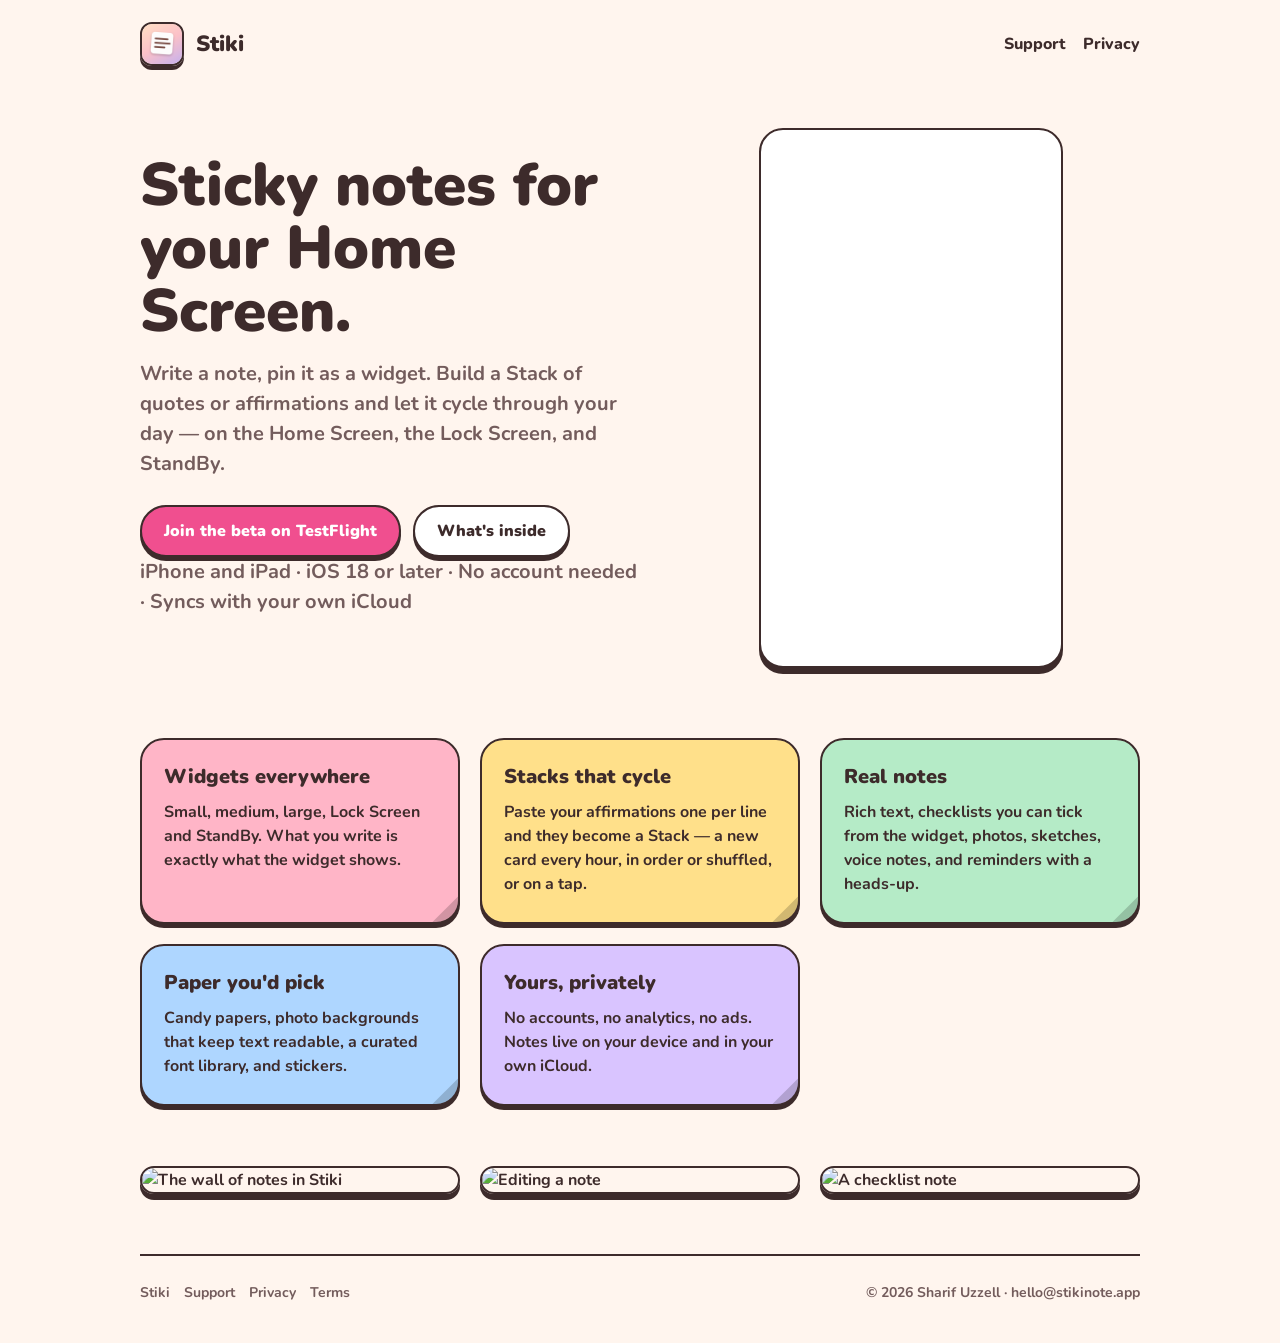
==== index.html @ 51c55a1c "Landing page, privacy, terms and support for stikinote.app" ====
<!doctype html>
<html lang="en">
<head>
<meta charset="utf-8">
<meta name="viewport" content="width=device-width, initial-scale=1">
<title>Stiki: Sticky Notes & Widgets</title>
<meta name="description" content="Sticky notes for your Home Screen. Write a note, pin it as a widget — and let Stacks cycle your quotes and affirmations through the day.">
<link rel="icon" href="/icon.png">
<link rel="apple-touch-icon" href="/icon.png">
<meta property="og:title" content="Stiki: Sticky Notes & Widgets">
<meta property="og:description" content="Sticky notes for your Home Screen. Write a note, pin it as a widget — and let Stacks cycle your quotes and affirmations through the day.">
<meta property="og:image" content="https://stikinote.app/og.png">
<link rel="preconnect" href="https://fonts.googleapis.com">
<link href="https://fonts.googleapis.com/css2?family=Nunito:wght@600;700;800;900&display=swap" rel="stylesheet">
<link rel="stylesheet" href="/style.css">
</head>
<body>
<div class="wrap">
<header>
  <a class="brand" href="/"><img src="/icon.png" alt="" width="44" height="44">Stiki</a>
  <nav><a href="/support">Support</a><a href="/privacy">Privacy</a></nav>
</header>
<section class="hero">
  <div>
    <h1>Sticky notes for your Home Screen.</h1>
    <p>Write a note, pin it as a widget. Build a Stack of quotes or affirmations and let it cycle through your day — on the Home Screen, the Lock Screen, and StandBy.</p>
    <div class="cta">
      <a class="chip accent" href="#testflight" id="cta">Join the beta on TestFlight</a>
      <a class="chip" href="#features">What's inside</a>
    </div>
    <p class="fine">iPhone and iPad · iOS 18 or later · No account needed · Syncs with your own iCloud</p>
  </div>
  <div class="video">
    <video autoplay muted playsinline loop poster="/shots/poster.png" aria-label="Stiki demo: a note becomes a Home Screen widget">
      <source src="/brag.mp4" type="video/mp4">
    </video>
  </div>
</section>

<section class="features" id="features">
  <div class="card pink"><h3>Widgets everywhere</h3><p>Small, medium, large, Lock Screen and StandBy. What you write is exactly what the widget shows.</p></div>
  <div class="card butter"><h3>Stacks that cycle</h3><p>Paste your affirmations one per line and they become a Stack — a new card every hour, in order or shuffled, or on a tap.</p></div>
  <div class="card sage"><h3>Real notes</h3><p>Rich text, checklists you can tick from the widget, photos, sketches, voice notes, and reminders with a heads-up.</p></div>
  <div class="card ocean"><h3>Paper you'd pick</h3><p>Candy papers, photo backgrounds that keep text readable, a curated font library, and stickers.</p></div>
  <div class="card lilac"><h3>Yours, privately</h3><p>No accounts, no analytics, no ads. Notes live on your device and in your own iCloud.</p></div>
</section>

<section class="shots">
  <img src="/shots/01-grid.png" alt="The wall of notes in Stiki" loading="lazy">
  <img src="/shots/05-editor.png" alt="Editing a note" loading="lazy">
  <img src="/shots/07-checklist.png" alt="A checklist note" loading="lazy">
</section>
<footer>
  <div><a href="/">Stiki</a><a href="/support">Support</a><a href="/privacy">Privacy</a><a href="/terms">Terms</a></div>
  <div>© 2026 Sharif Uzzell · hello@stikinote.app</div>
</footer>
</div>
</body>
</html>
---- style.css ----
/* Stiki — chunky paper on the web. Same ink, same candy, same drop. */
:root {
  --ink: #3d2b2b; --ground: #fff5ee; --chip: #ffffff; --accent: #f04f8f;
  --pink: #ffb5c7; --butter: #ffe08a; --sage: #b5ebc7; --ocean: #aed6ff; --lilac: #d9c4ff;
  --muted: #735c5c; --outline: 2.5px; --radius: 24px; --drop: 4px;
}
@media (prefers-color-scheme: dark) {
  :root { --ink: #f2e3db; --ground: #1c1417; --chip: #2a2022; --muted: #cbb9b3; }
}
* { box-sizing: border-box; }
html { scroll-behavior: smooth; }
body { margin: 0; background: var(--ground); color: var(--ink);
  font-family: "Nunito", -apple-system, system-ui, sans-serif; font-weight: 700; line-height: 1.5; }
a { color: inherit; }
.wrap { max-width: 1040px; margin: 0 auto; padding: 0 20px; }
header { display: flex; align-items: center; justify-content: space-between; padding: 22px 0; }
.brand { display: flex; align-items: center; gap: 12px; text-decoration: none; font-weight: 900; font-size: 22px; }
.brand img { width: 44px; height: 44px; border-radius: 12px; border: var(--outline) solid var(--ink); box-shadow: 0 var(--drop) 0 var(--ink); }
nav a { margin-left: 18px; text-decoration: none; font-weight: 800; }
.chip { display: inline-block; background: var(--chip); border: var(--outline) solid var(--ink); border-radius: 999px;
  box-shadow: 0 var(--drop) 0 var(--ink); padding: 12px 22px; font-weight: 900; text-decoration: none; transition: transform .12s; }
.chip:active { transform: translateY(3px); box-shadow: 0 1px 0 var(--ink); }
.chip.accent { background: var(--accent); color: #fff; }
.hero { display: grid; grid-template-columns: 1.1fr 1fr; gap: 40px; align-items: center; padding: 40px 0 60px; }
.hero h1 { font-size: clamp(38px, 6vw, 60px); line-height: 1.05; font-weight: 900; margin: 0 0 16px; }
.hero p { font-size: 20px; color: var(--muted); margin: 0 0 26px; }
.cta { display: flex; gap: 12px; flex-wrap: wrap; align-items: center; }
.fine { font-size: 14px; color: var(--muted); margin-top: 14px; }
.video { border: var(--outline) solid var(--ink); border-radius: var(--radius); box-shadow: 0 6px 0 var(--ink);
  overflow: hidden; background: var(--chip); aspect-ratio: 9 / 16; max-height: 640px; margin: 0 auto; }
.video video, .video img { width: 100%; height: 100%; object-fit: cover; display: block; }
.features { display: grid; grid-template-columns: repeat(auto-fit, minmax(240px, 1fr)); gap: 20px; padding: 10px 0 60px; }
.card { position: relative; border: var(--outline) solid var(--ink); border-radius: var(--radius); box-shadow: 0 var(--drop) 0 var(--ink);
  padding: 22px 22px 26px; color: #3d2b2b; overflow: hidden; }
.card::after { content: ""; position: absolute; right: -2px; bottom: -2px; width: 30px; height: 30px;
  background: rgba(0,0,0,.18); clip-path: polygon(100% 0, 0 100%, 100% 100%); }
.card h3 { margin: 0 0 8px; font-size: 20px; font-weight: 900; }
.card p { margin: 0; font-weight: 700; }
.pink { background: var(--pink); } .butter { background: var(--butter); } .sage { background: var(--sage); }
.ocean { background: var(--ocean); } .lilac { background: var(--lilac); }
.shots { display: grid; grid-template-columns: repeat(auto-fit, minmax(220px, 1fr)); gap: 20px; padding: 0 0 60px; }
.shots img { width: 100%; border: var(--outline) solid var(--ink); border-radius: 28px; box-shadow: 0 6px 0 var(--ink); display: block; }
.prose { max-width: 720px; padding: 10px 0 60px; }
.prose h1 { font-size: 40px; font-weight: 900; margin: 10px 0 6px; }
.prose h2 { font-size: 22px; font-weight: 900; margin: 32px 0 8px; }
.prose p, .prose li { color: var(--ink); font-weight: 600; }
.prose .date { color: var(--muted); font-size: 14px; }
footer { border-top: var(--outline) solid var(--ink); padding: 26px 0 40px; font-size: 14px; color: var(--muted);
  display: flex; gap: 18px; flex-wrap: wrap; justify-content: space-between; }
footer a { text-decoration: none; margin-right: 14px; }
@media (max-width: 760px) { .hero { grid-template-columns: 1fr; } .video { max-height: 520px; } nav a { margin-left: 12px; } }
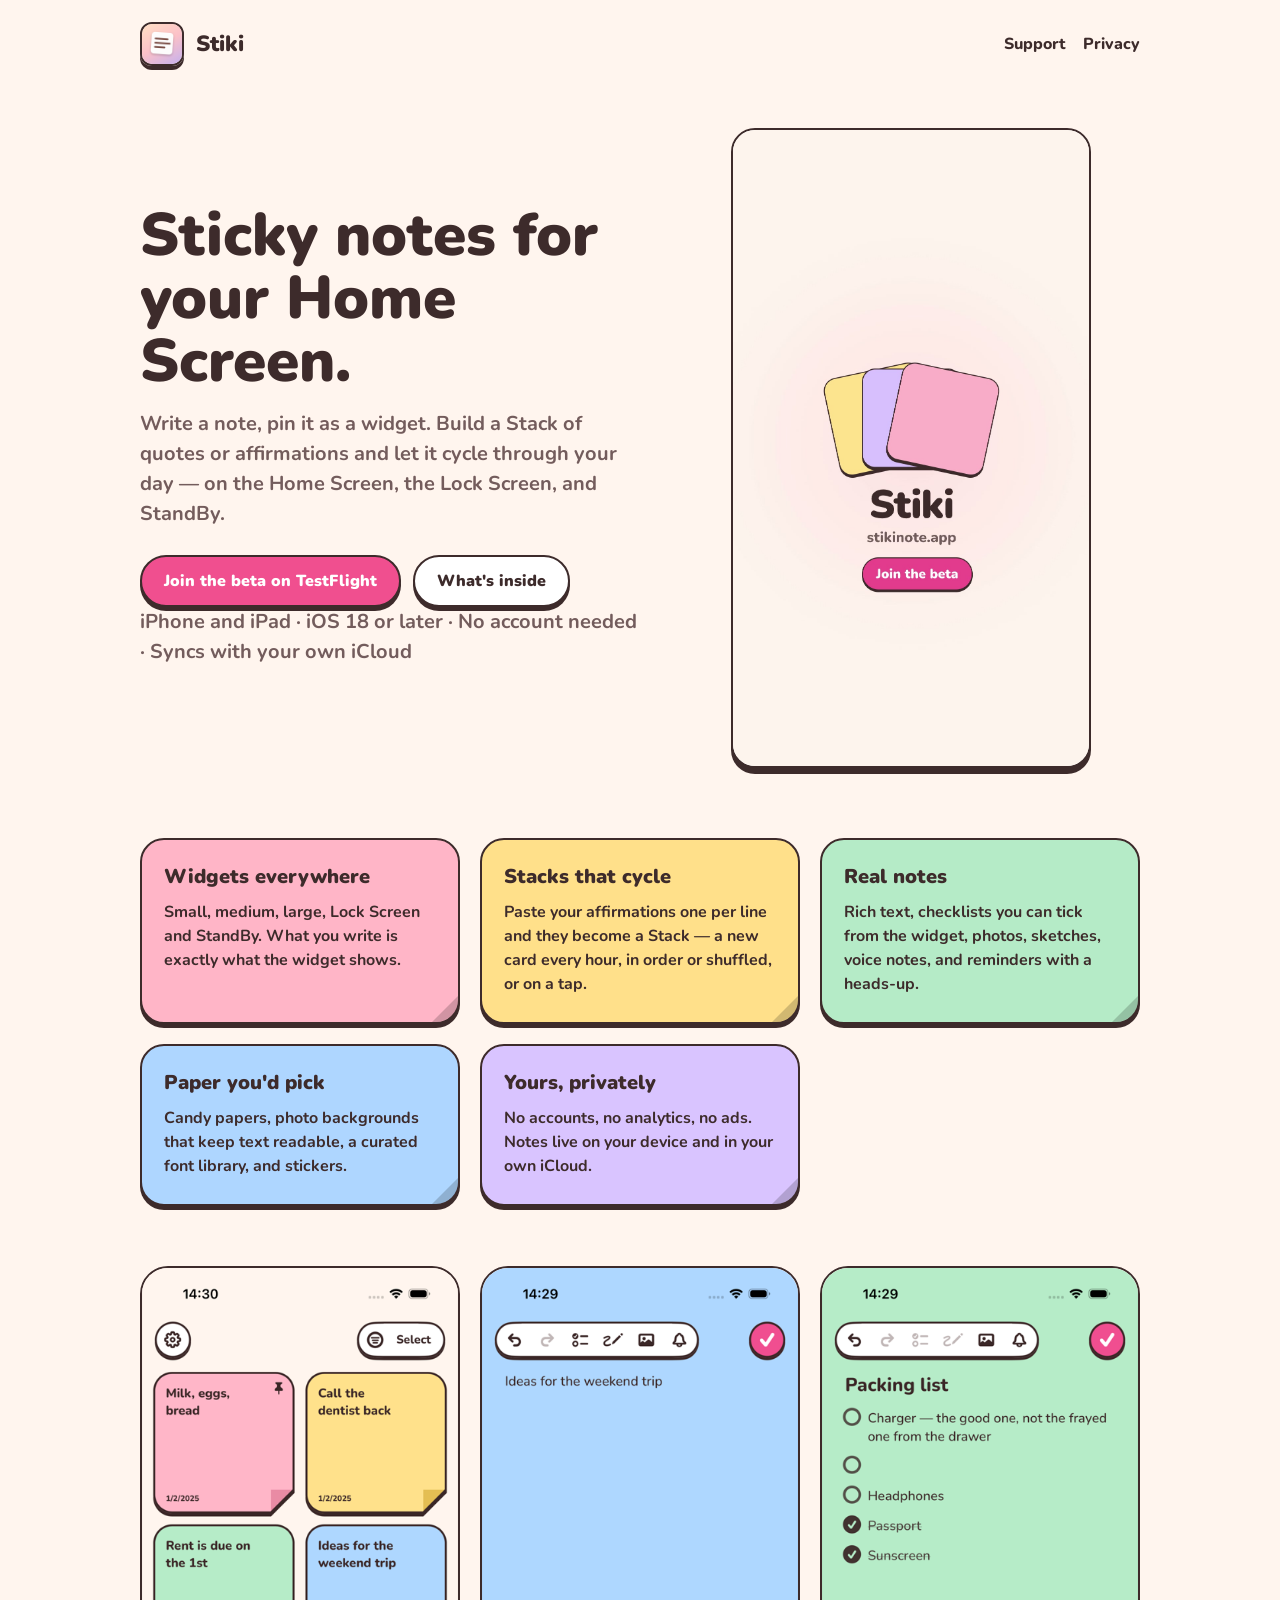
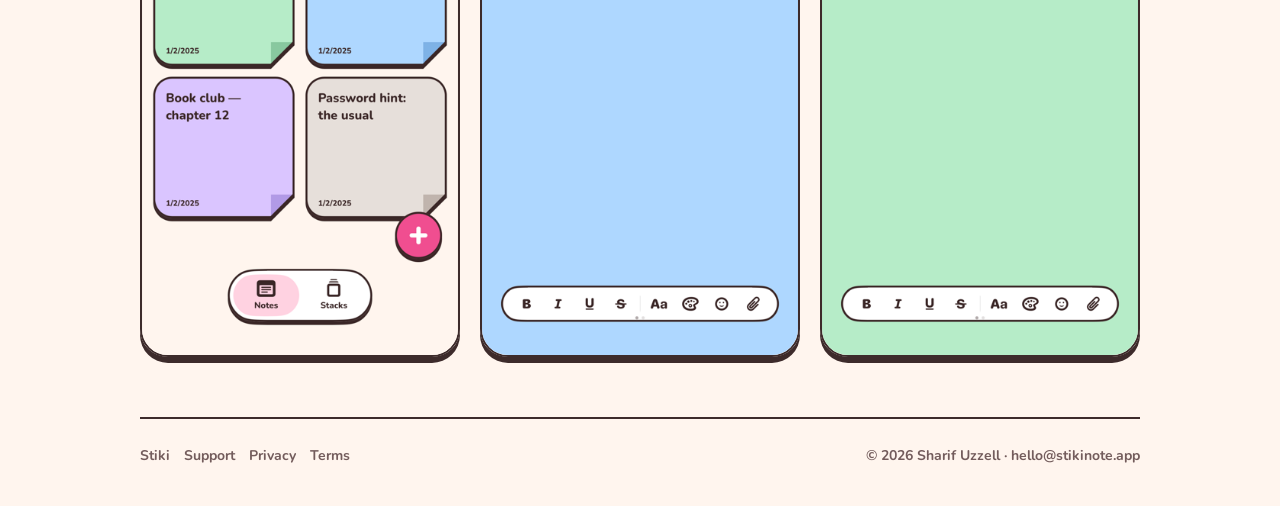
==== commit 45d25be7: "Hero video and clean screenshots" ====
--- a/index.html
+++ b/index.html
@@ -31,7 +31,7 @@
     <p class="fine">iPhone and iPad · iOS 18 or later · No account needed · Syncs with your own iCloud</p>
   </div>
   <div class="video">
-    <video autoplay muted playsinline loop poster="/shots/poster.png" aria-label="Stiki demo: a note becomes a Home Screen widget">
+    <video autoplay muted playsinline loop poster="/shots/poster.jpg" aria-label="Stiki demo: a note becomes a Home Screen widget">
       <source src="/brag.mp4" type="video/mp4">
     </video>
   </div>
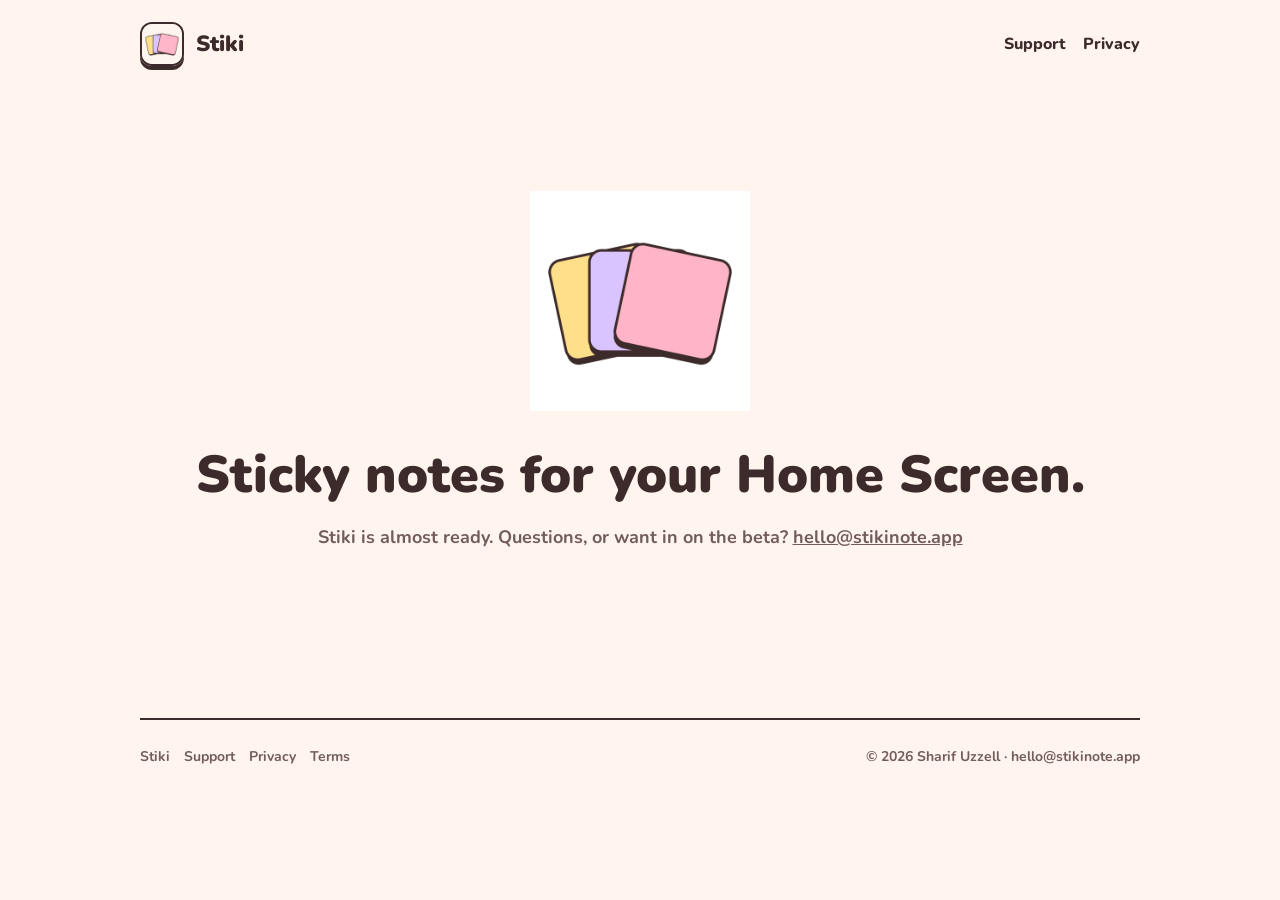
==== commit b3c7455d: "Holding page until launch; preview page for review; the paper-fan logo; hero spacing and an uncroppe" ====
--- a/index.html
+++ b/index.html
@@ -3,7 +3,7 @@
 <head>
 <meta charset="utf-8">
 <meta name="viewport" content="width=device-width, initial-scale=1">
-<title>Stiki: Sticky Notes & Widgets</title>
+<title>Stiki — coming soon</title>
 <meta name="description" content="Sticky notes for your Home Screen. Write a note, pin it as a widget — and let Stacks cycle your quotes and affirmations through the day.">
 <link rel="icon" href="/icon.png">
 <link rel="apple-touch-icon" href="/icon.png">
@@ -20,35 +20,12 @@
   <a class="brand" href="/"><img src="/icon.png" alt="" width="44" height="44">Stiki</a>
   <nav><a href="/support">Support</a><a href="/privacy">Privacy</a></nav>
 </header>
-<section class="hero">
+<section class="holding">
   <div>
+    <img src="/logo.png" alt="Three Stiki sticky notes fanned out">
     <h1>Sticky notes for your Home Screen.</h1>
-    <p>Write a note, pin it as a widget. Build a Stack of quotes or affirmations and let it cycle through your day — on the Home Screen, the Lock Screen, and StandBy.</p>
-    <div class="cta">
-      <a class="chip accent" href="#testflight" id="cta">Join the beta on TestFlight</a>
-      <a class="chip" href="#features">What's inside</a>
-    </div>
-    <p class="fine">iPhone and iPad · iOS 18 or later · No account needed · Syncs with your own iCloud</p>
+    <p>Stiki is almost ready. Questions, or want in on the beta? <a href="mailto:hello@stikinote.app">hello@stikinote.app</a></p>
   </div>
-  <div class="video">
-    <video autoplay muted playsinline loop poster="/shots/poster.jpg" aria-label="Stiki demo: a note becomes a Home Screen widget">
-      <source src="/brag.mp4" type="video/mp4">
-    </video>
-  </div>
-</section>
-
-<section class="features" id="features">
-  <div class="card pink"><h3>Widgets everywhere</h3><p>Small, medium, large, Lock Screen and StandBy. What you write is exactly what the widget shows.</p></div>
-  <div class="card butter"><h3>Stacks that cycle</h3><p>Paste your affirmations one per line and they become a Stack — a new card every hour, in order or shuffled, or on a tap.</p></div>
-  <div class="card sage"><h3>Real notes</h3><p>Rich text, checklists you can tick from the widget, photos, sketches, voice notes, and reminders with a heads-up.</p></div>
-  <div class="card ocean"><h3>Paper you'd pick</h3><p>Candy papers, photo backgrounds that keep text readable, a curated font library, and stickers.</p></div>
-  <div class="card lilac"><h3>Yours, privately</h3><p>No accounts, no analytics, no ads. Notes live on your device and in your own iCloud.</p></div>
-</section>
-
-<section class="shots">
-  <img src="/shots/01-grid.png" alt="The wall of notes in Stiki" loading="lazy">
-  <img src="/shots/05-editor.png" alt="Editing a note" loading="lazy">
-  <img src="/shots/07-checklist.png" alt="A checklist note" loading="lazy">
 </section>
 <footer>
   <div><a href="/">Stiki</a><a href="/support">Support</a><a href="/privacy">Privacy</a><a href="/terms">Terms</a></div>
--- a/style.css
+++ b/style.css
@@ -25,10 +25,13 @@
 .hero h1 { font-size: clamp(38px, 6vw, 60px); line-height: 1.05; font-weight: 900; margin: 0 0 16px; }
 .hero p { font-size: 20px; color: var(--muted); margin: 0 0 26px; }
 .cta { display: flex; gap: 12px; flex-wrap: wrap; align-items: center; }
-.fine { font-size: 14px; color: var(--muted); margin-top: 14px; }
+.fine { list-style: none; padding: 0; margin: 30px 0 0; display: flex; flex-wrap: wrap; gap: 6px 0;
+  font-size: 14px; color: var(--muted); }
+.fine li + li::before { content: "·"; margin: 0 10px; }
+/* An exact 9:16 box so the video is never cropped: width from the height, never the other way round. */
 .video { border: var(--outline) solid var(--ink); border-radius: var(--radius); box-shadow: 0 6px 0 var(--ink);
-  overflow: hidden; background: var(--chip); aspect-ratio: 9 / 16; max-height: 640px; margin: 0 auto; }
-.video video, .video img { width: 100%; height: 100%; object-fit: cover; display: block; }
+  overflow: hidden; background: var(--ground); width: min(100%, 360px); aspect-ratio: 9 / 16; margin: 0 auto; }
+.video video, .video img { width: 100%; height: 100%; object-fit: contain; display: block; }
 .features { display: grid; grid-template-columns: repeat(auto-fit, minmax(240px, 1fr)); gap: 20px; padding: 10px 0 60px; }
 .card { position: relative; border: var(--outline) solid var(--ink); border-radius: var(--radius); box-shadow: 0 var(--drop) 0 var(--ink);
   padding: 22px 22px 26px; color: #3d2b2b; overflow: hidden; }
@@ -48,4 +51,8 @@
 footer { border-top: var(--outline) solid var(--ink); padding: 26px 0 40px; font-size: 14px; color: var(--muted);
   display: flex; gap: 18px; flex-wrap: wrap; justify-content: space-between; }
 footer a { text-decoration: none; margin-right: 14px; }
-@media (max-width: 760px) { .hero { grid-template-columns: 1fr; } .video { max-height: 520px; } nav a { margin-left: 12px; } }
+@media (max-width: 760px) { .hero { grid-template-columns: 1fr; } .video { width: min(100%, 300px); } nav a { margin-left: 12px; } }
+.holding { min-height: 70vh; display: grid; place-items: center; text-align: center; padding: 20px 0 60px; }
+.holding img { width: 220px; height: 220px; margin-bottom: 18px; }
+.holding h1 { font-size: clamp(34px, 6vw, 52px); font-weight: 900; margin: 0 0 10px; }
+.holding p { color: var(--muted); font-size: 18px; margin: 0 0 24px; }
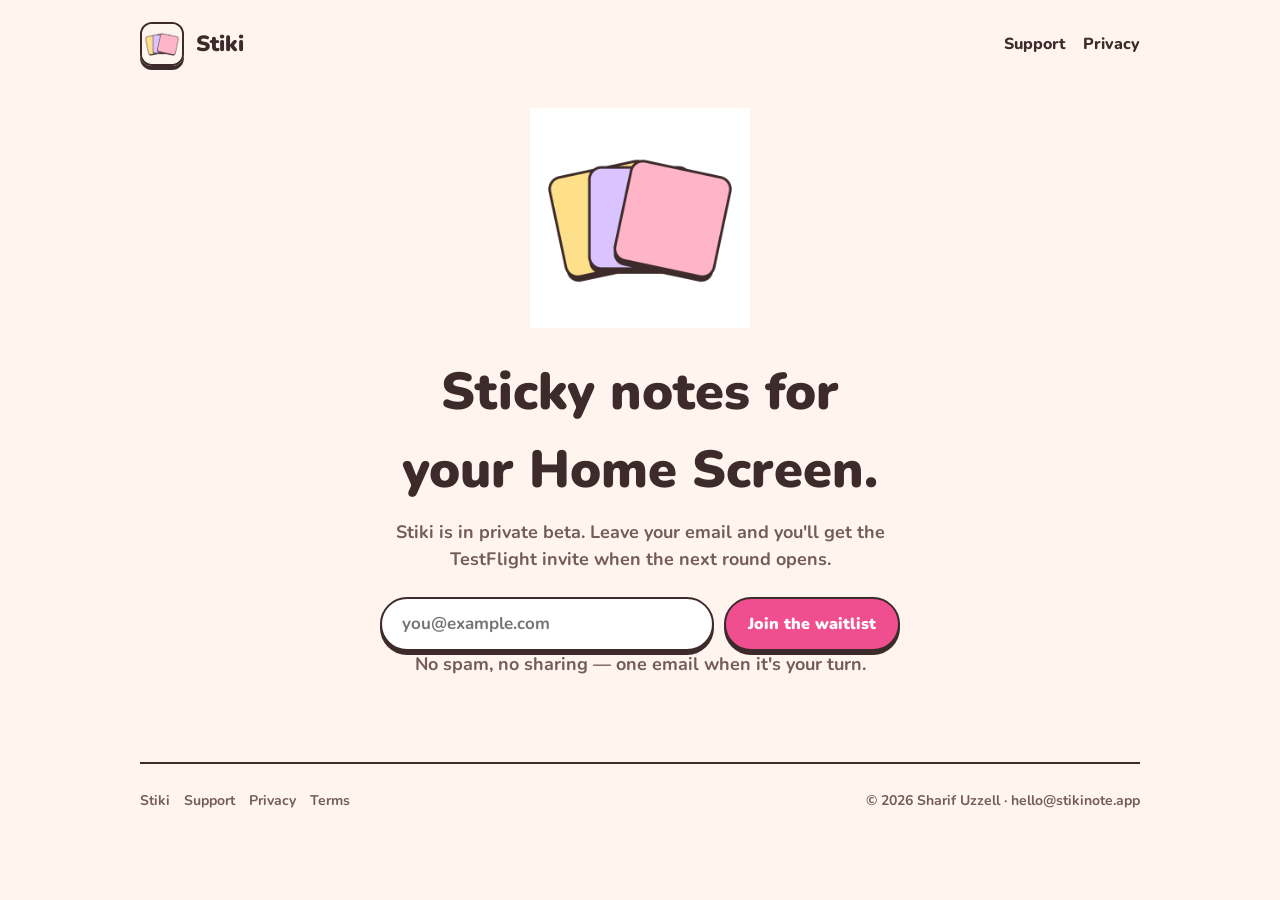
==== commit dba802a4: "Waitlist page; the landing page leaves the live site until launch" ====
--- a/index.html
+++ b/index.html
@@ -21,10 +21,17 @@
   <nav><a href="/support">Support</a><a href="/privacy">Privacy</a></nav>
 </header>
 <section class="holding">
-  <div>
+  <div class="wait">
     <img src="/logo.png" alt="Three Stiki sticky notes fanned out">
     <h1>Sticky notes for your Home Screen.</h1>
-    <p>Stiki is almost ready. Questions, or want in on the beta? <a href="mailto:hello@stikinote.app">hello@stikinote.app</a></p>
+    <p>Stiki is in private beta. Leave your email and you'll get the TestFlight invite when the next round opens.</p>
+    <form id="waitlist" class="waitlist" action="WAITLIST_ENDPOINT" method="POST">
+      <label class="sr" for="email">Email</label>
+      <input id="email" name="email" type="email" inputmode="email" autocomplete="email" placeholder="you@example.com" required>
+      <input type="text" name="_gotcha" class="sr" tabindex="-1" autocomplete="off">
+      <button class="chip accent" type="submit">Join the waitlist</button>
+    </form>
+    <p class="fine-note" id="note">No spam, no sharing — one email when it's your turn.</p>
   </div>
 </section>
 <footer>
@@ -32,5 +39,28 @@
   <div>© 2026 Sharif Uzzell · hello@stikinote.app</div>
 </footer>
 </div>
+<script>
+  // Until a form backend is wired (action="WAITLIST_ENDPOINT"), the form
+  // hands off to the mail app — nothing is lost, nothing is collected here.
+  const form = document.getElementById('waitlist');
+  const note = document.getElementById('note');
+  form.addEventListener('submit', async (e) => {
+    const email = form.email.value.trim();
+    if (form.action.endsWith('WAITLIST_ENDPOINT')) {
+      e.preventDefault();
+      location.href = 'mailto:hello@stikinote.app?subject=' + encodeURIComponent('Stiki waitlist') +
+        '&body=' + encodeURIComponent('Please add ' + email + ' to the Stiki beta waitlist.');
+      note.textContent = 'Opening your mail app — send that and you\'re on the list.';
+      return;
+    }
+    e.preventDefault();
+    try {
+      const r = await fetch(form.action, { method: 'POST', headers: { 'Accept': 'application/json' },
+        body: new FormData(form) });
+      note.textContent = r.ok ? 'You\'re on the list. Talk soon.' : 'That didn\'t go through — email hello@stikinote.app instead.';
+      if (r.ok) form.reset();
+    } catch { note.textContent = 'That didn\'t go through — email hello@stikinote.app instead.'; }
+  });
+</script>
 </body>
 </html>
--- a/style.css
+++ b/style.css
@@ -56,3 +56,12 @@
 .holding img { width: 220px; height: 220px; margin-bottom: 18px; }
 .holding h1 { font-size: clamp(34px, 6vw, 52px); font-weight: 900; margin: 0 0 10px; }
 .holding p { color: var(--muted); font-size: 18px; margin: 0 0 24px; }
+
+.wait { max-width: 520px; }
+.waitlist { display: flex; gap: 10px; flex-wrap: wrap; justify-content: center; margin-top: 6px; }
+.waitlist input[type="email"] { flex: 1 1 240px; min-width: 0; font: inherit; font-weight: 700; font-size: 17px; color: var(--ink);
+  background: var(--chip); border: var(--outline) solid var(--ink); border-radius: 999px; padding: 12px 20px; box-shadow: 0 var(--drop) 0 var(--ink); }
+.waitlist input[type="email"]:focus { outline: 3px solid var(--accent); outline-offset: 2px; }
+.waitlist button { cursor: pointer; font: inherit; font-weight: 900; font-size: 16px; }
+.fine-note { font-size: 14px; color: var(--muted); margin-top: 18px; }
+.sr { position: absolute; left: -9999px; width: 1px; height: 1px; overflow: hidden; }
